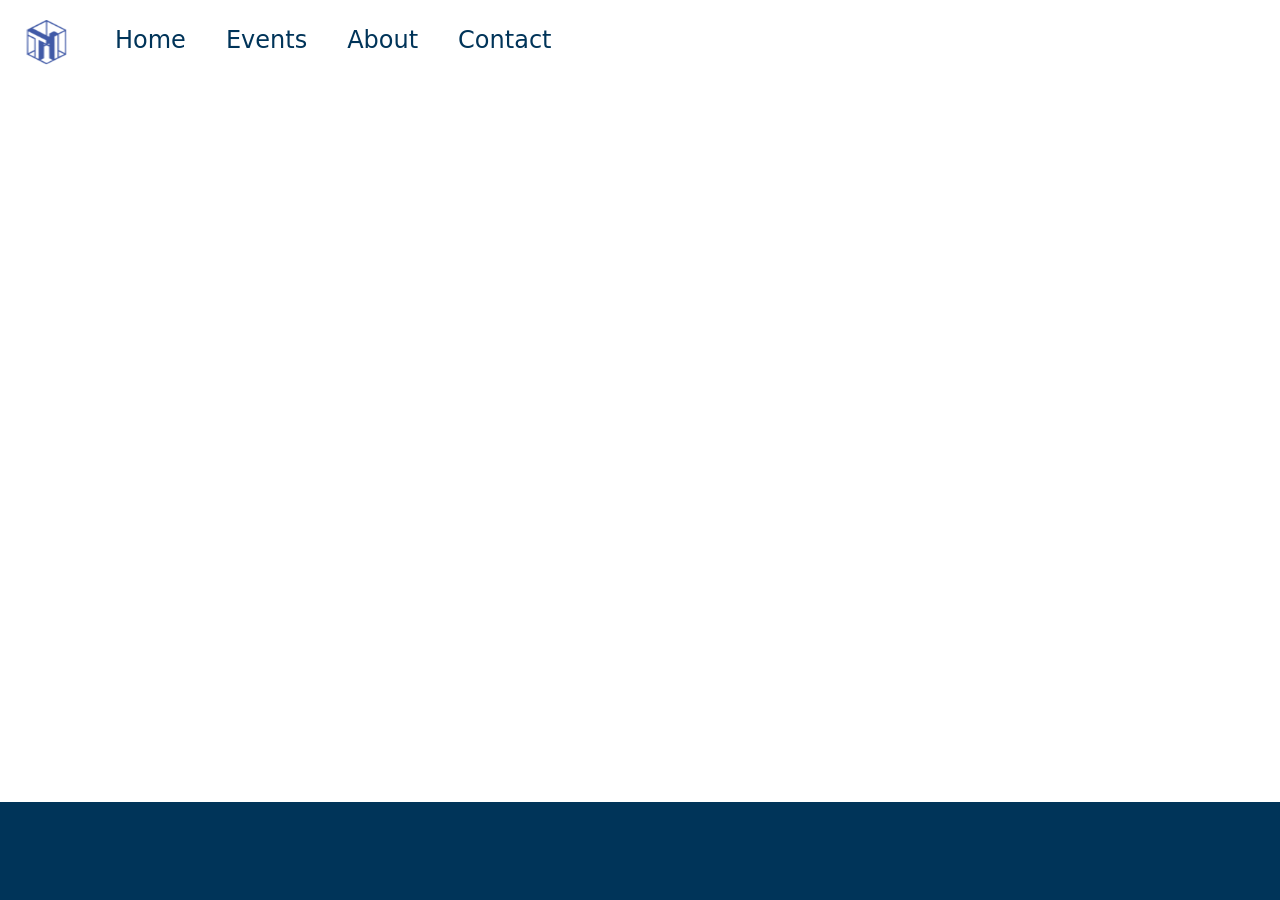
==== index.html @ dd23937e "Added Navbar and Hero's white layout" ====
<!doctype html>
<html lang="id">
<head>
  <meta charset="UTF-8" />
  <meta name="viewport" content="width=device-width, initial-scale=1" />
  <title>HIMTI Competition</title>

  <link rel="stylesheet" href="./css/main.css" />
</head>
<body>

  <header class="site-header">
    <div class="container header__inner">
      <a class="brand" href="">
        <img class="brand__logo" src="./assets/icons/HIMTI%202.svg" alt="HIMTI" />
      </a>

      <nav class="nav" aria-label="Primary navigation">
        <ul class="nav__list">
          <li class="nav__item"><a class="nav__link" href="">Home</a></li>
          <li class="nav__item"><a class="nav__link" href="">Events</a></li>
          <li class="nav__item"><a class="nav__link" href="">About</a></li>
          <li class="nav__item"><a class="nav__link" href="">Contact</a></li>
        </ul>
      </nav>
    </div>
  </header>

  <main id="main-content">
    <section id="home" class="hero"></section>
  </main>

</body>
</html>
---- css/main.css ----
@import url("./base/variables.css");
@import url("./base/typography.css");
@import url("./base/utilities.css");

@import url("./components/navbar.css");
@import url("./components/hero.css");
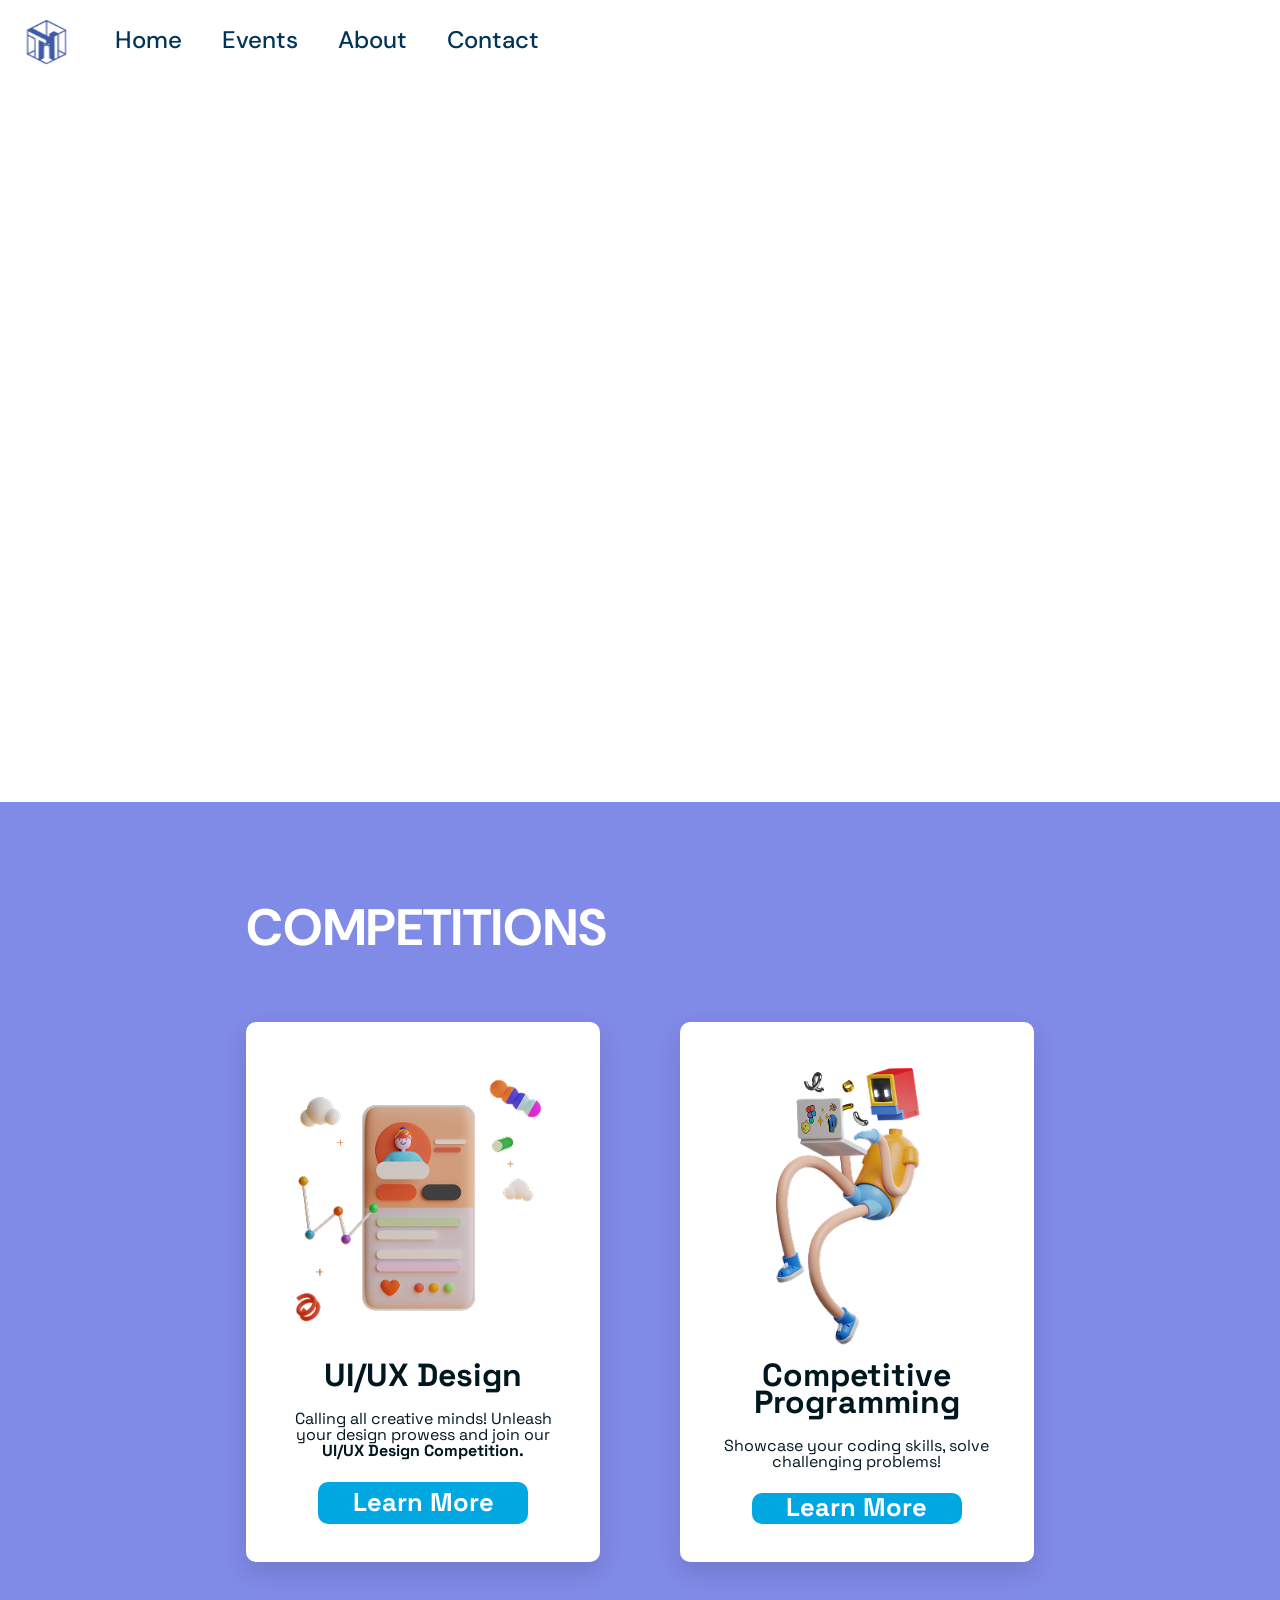
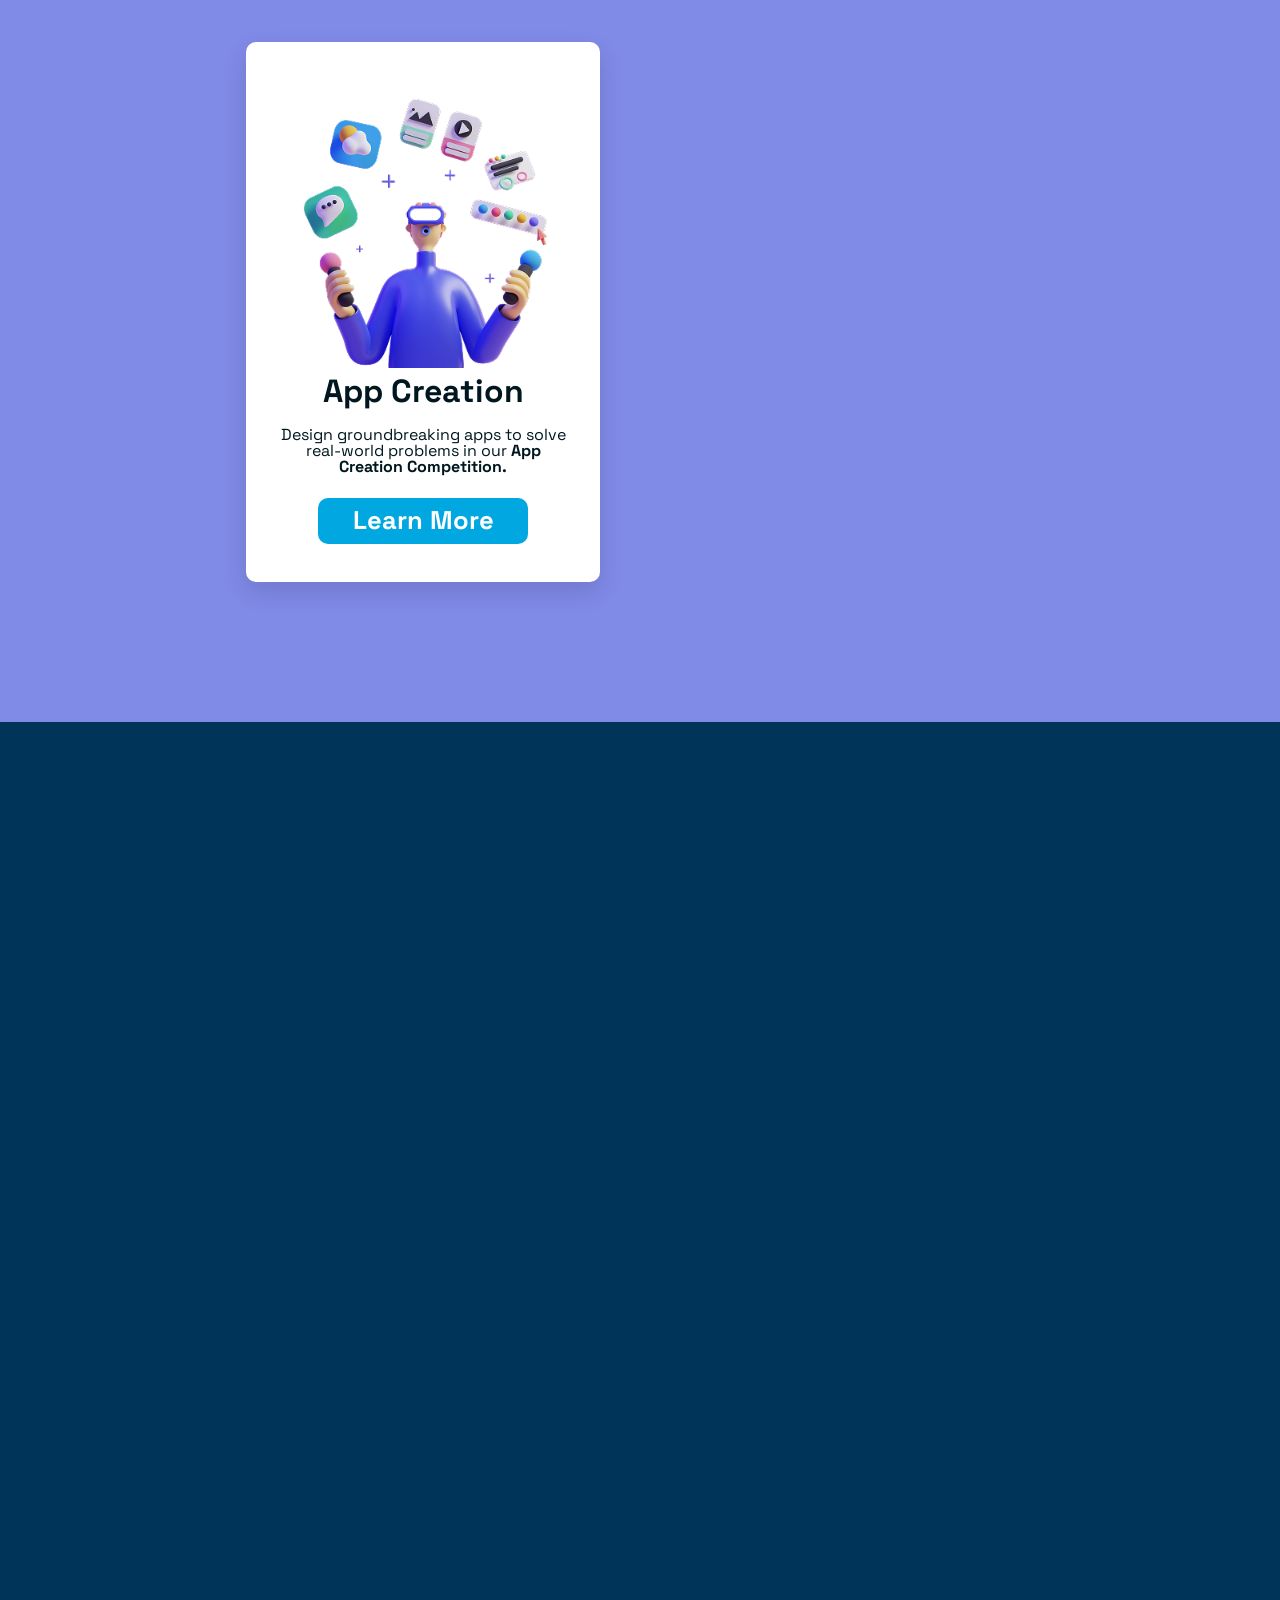
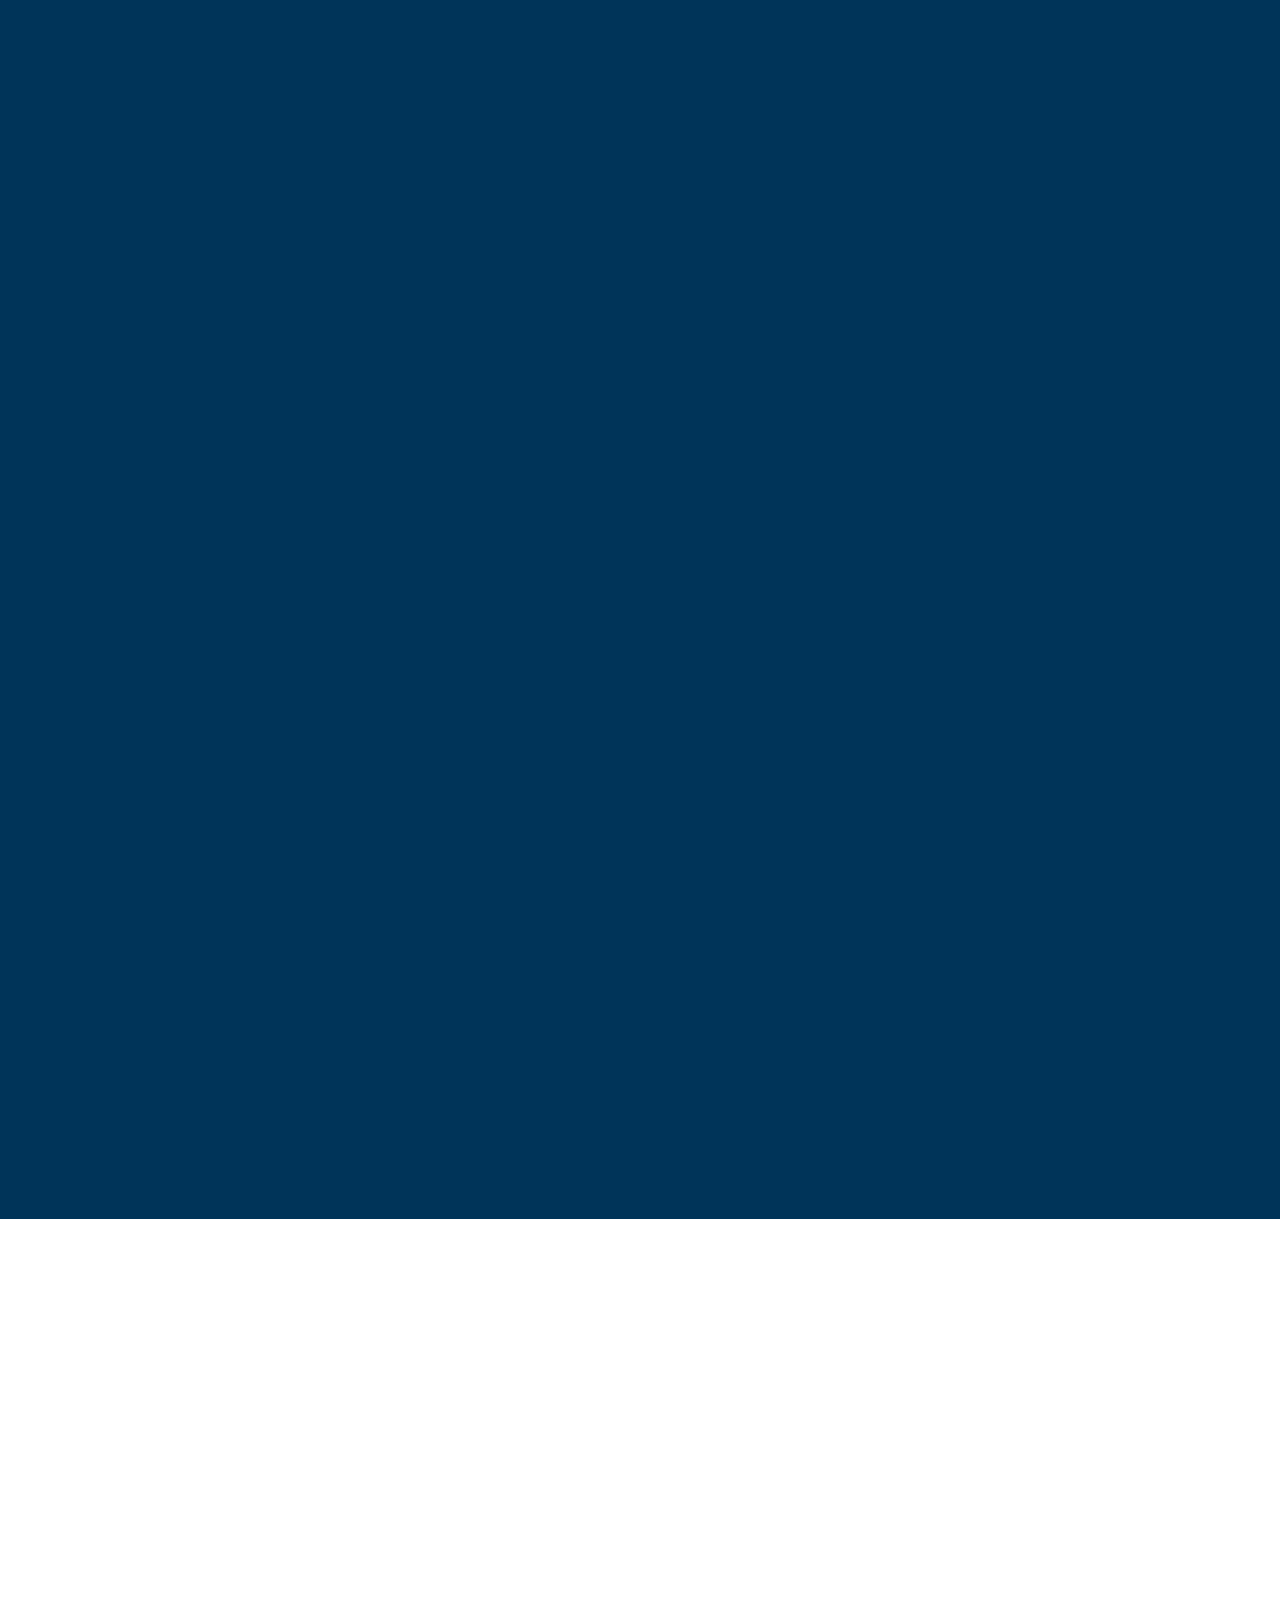
==== commit abee265a: "Added Competitions Section" ====
--- a/index.html
+++ b/index.html
@@ -5,6 +5,9 @@
   <meta name="viewport" content="width=device-width, initial-scale=1" />
   <title>HIMTI Competition</title>
 
+  <link rel="preconnect" href="https://fonts.googleapis.com">
+<link rel="preconnect" href="https://fonts.gstatic.com" crossorigin>
+<link href="https://fonts.googleapis.com/css2?family=DM+Sans:wght@400;500;700&family=Space+Grotesk:wght@400;700&display=swap" rel="stylesheet">
   <link rel="stylesheet" href="./css/main.css" />
 </head>
 <body>
@@ -28,6 +31,69 @@
 
   <main id="main-content">
     <section id="home" class="hero"></section>
+
+    <section id="events" class="competitions">
+        <div class="container competitions__inner">
+            <div class="competitions__content">
+                <h2 class="competitions__title">COMPETITIONS</h2>
+
+                <div class="competitions__grid">
+                    <article class="comp-card">
+                        <img
+                            class="comp-card__img"
+                            src="./assets/images/Saly-12.png"
+                            alt="UI/UX Design illustration"
+                        />
+                        <h3 class="comp-card__title">UI/UX Design</h3>
+                        <p class="comp-card__desc">
+                            Calling all creative minds! Unleash your design prowess and join our
+                            <strong>UI/UX Design Competition.</strong>
+                        </p>
+                        <a class="comp-card__btn" href="">Learn More</a>
+                    </article>
+
+                    <article class="comp-card">
+                        <img
+                            class="comp-card__img"
+                            src="./assets/images/Saly-12-1.png"
+                            alt="Competitive Programming illustration"
+                        />
+                        <h3 class="comp-card__title">Competitive<br />Programming</h3>
+                        <p class="comp-card__desc">
+                            Showcase your coding skills, solve challenging problems!
+                        </p>
+                        <a class="comp-card__btn" href="">Learn More</a>
+                    </article>
+
+                    <article class="comp-card">
+                        <img
+                            class="comp-card__img"
+                            src="./assets/images/Saly-12-2.png"
+                            alt="App Creation illustration"
+                        />
+                        <h3 class="comp-card__title">App Creation</h3>
+                        <p class="comp-card__desc">
+                            Design groundbreaking apps to solve real-world problems in our
+                            <strong>App Creation Competition.</strong>
+                        </p>
+                        <a class="comp-card__btn" href="">Learn More</a>
+                    </article>
+                </div>
+            </div>
+        </div>
+    </section>
+
+    <section id="about" class="section-about">
+
+    </section>
+
+    <section id="contact" class="section-contact">
+
+    </section>
+
+    <footer class="section-footer">
+
+    </footer>
   </main>
 
 </body>
--- a/css/main.css
+++ b/css/main.css
@@ -3,4 +3,9 @@
 @import url("./base/utilities.css");
 
 @import url("./components/navbar.css");
-@import url("./components/hero.css");+
+@import url("./sections/hero.css");
+@import url("./sections/competitions.css");
+@import url("./sections/about.css");
+@import url("./sections/contact.css");
+@import url("./sections/footer.css");
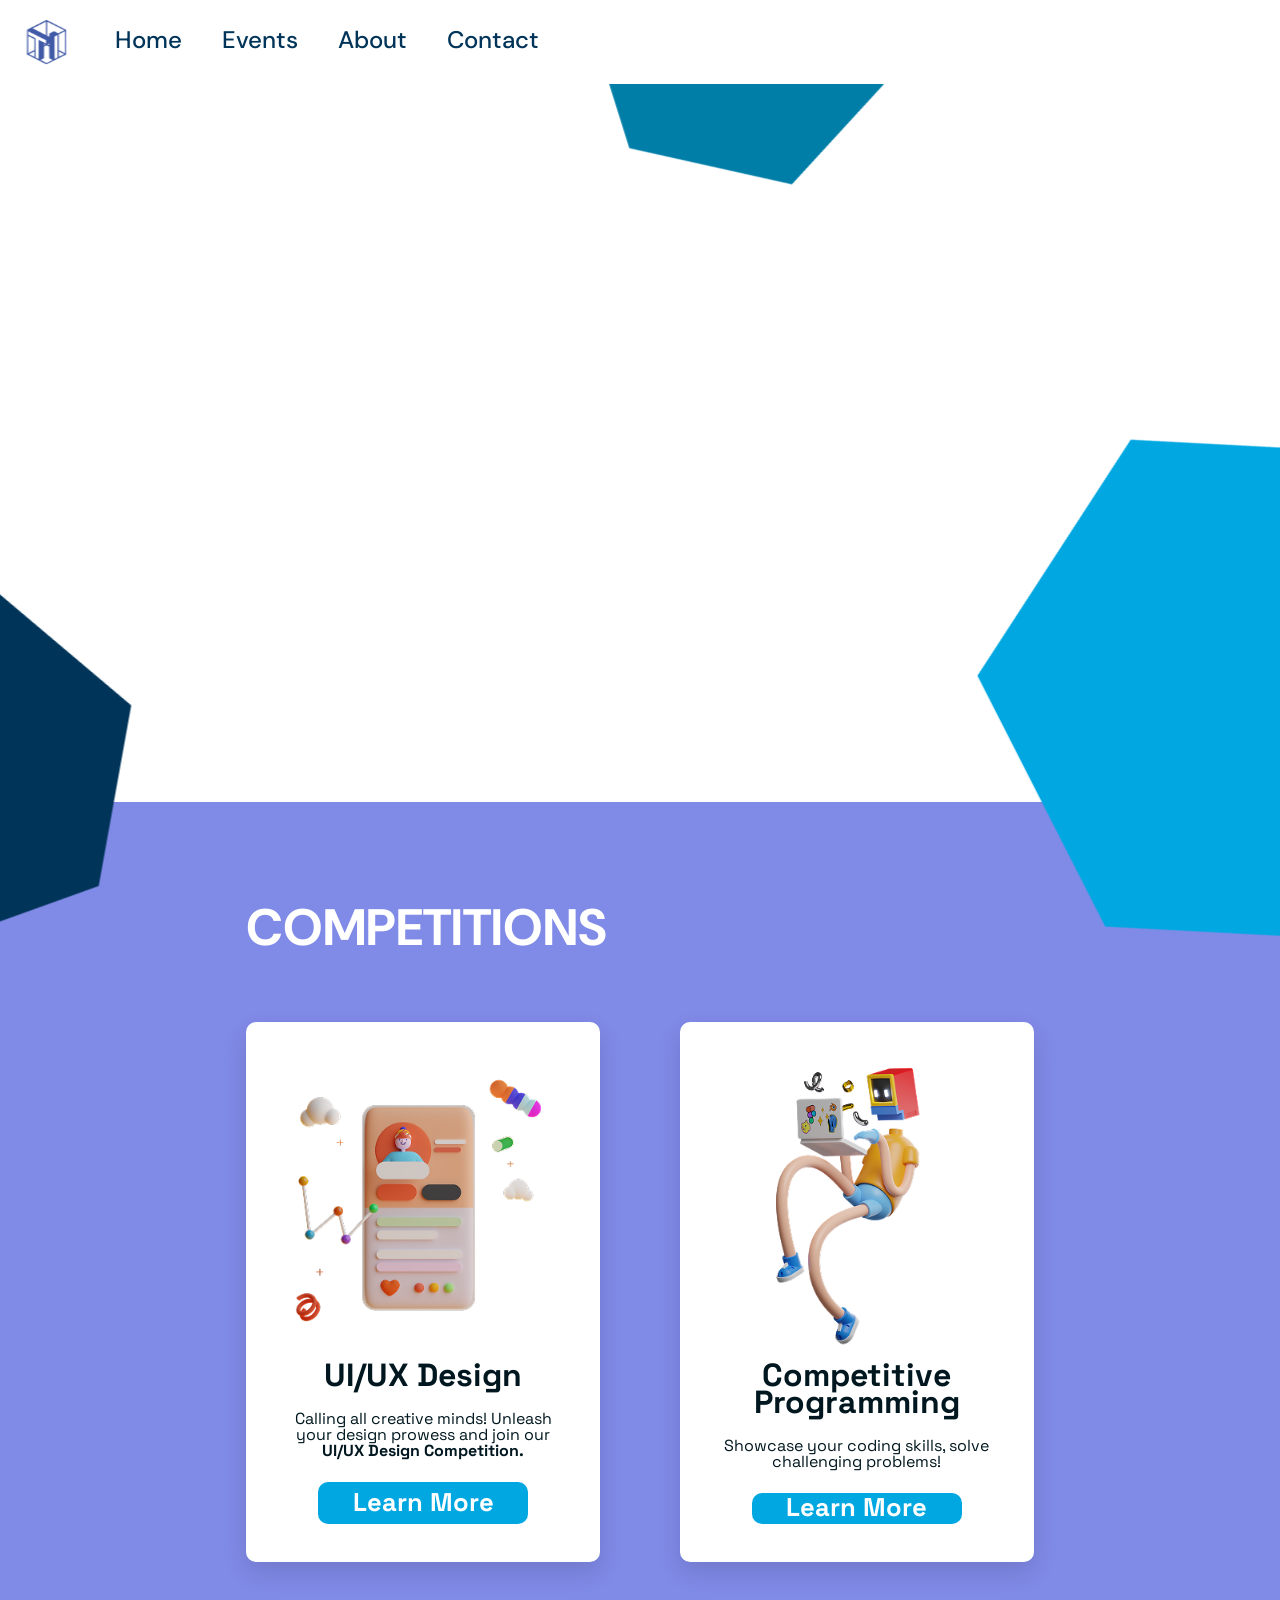
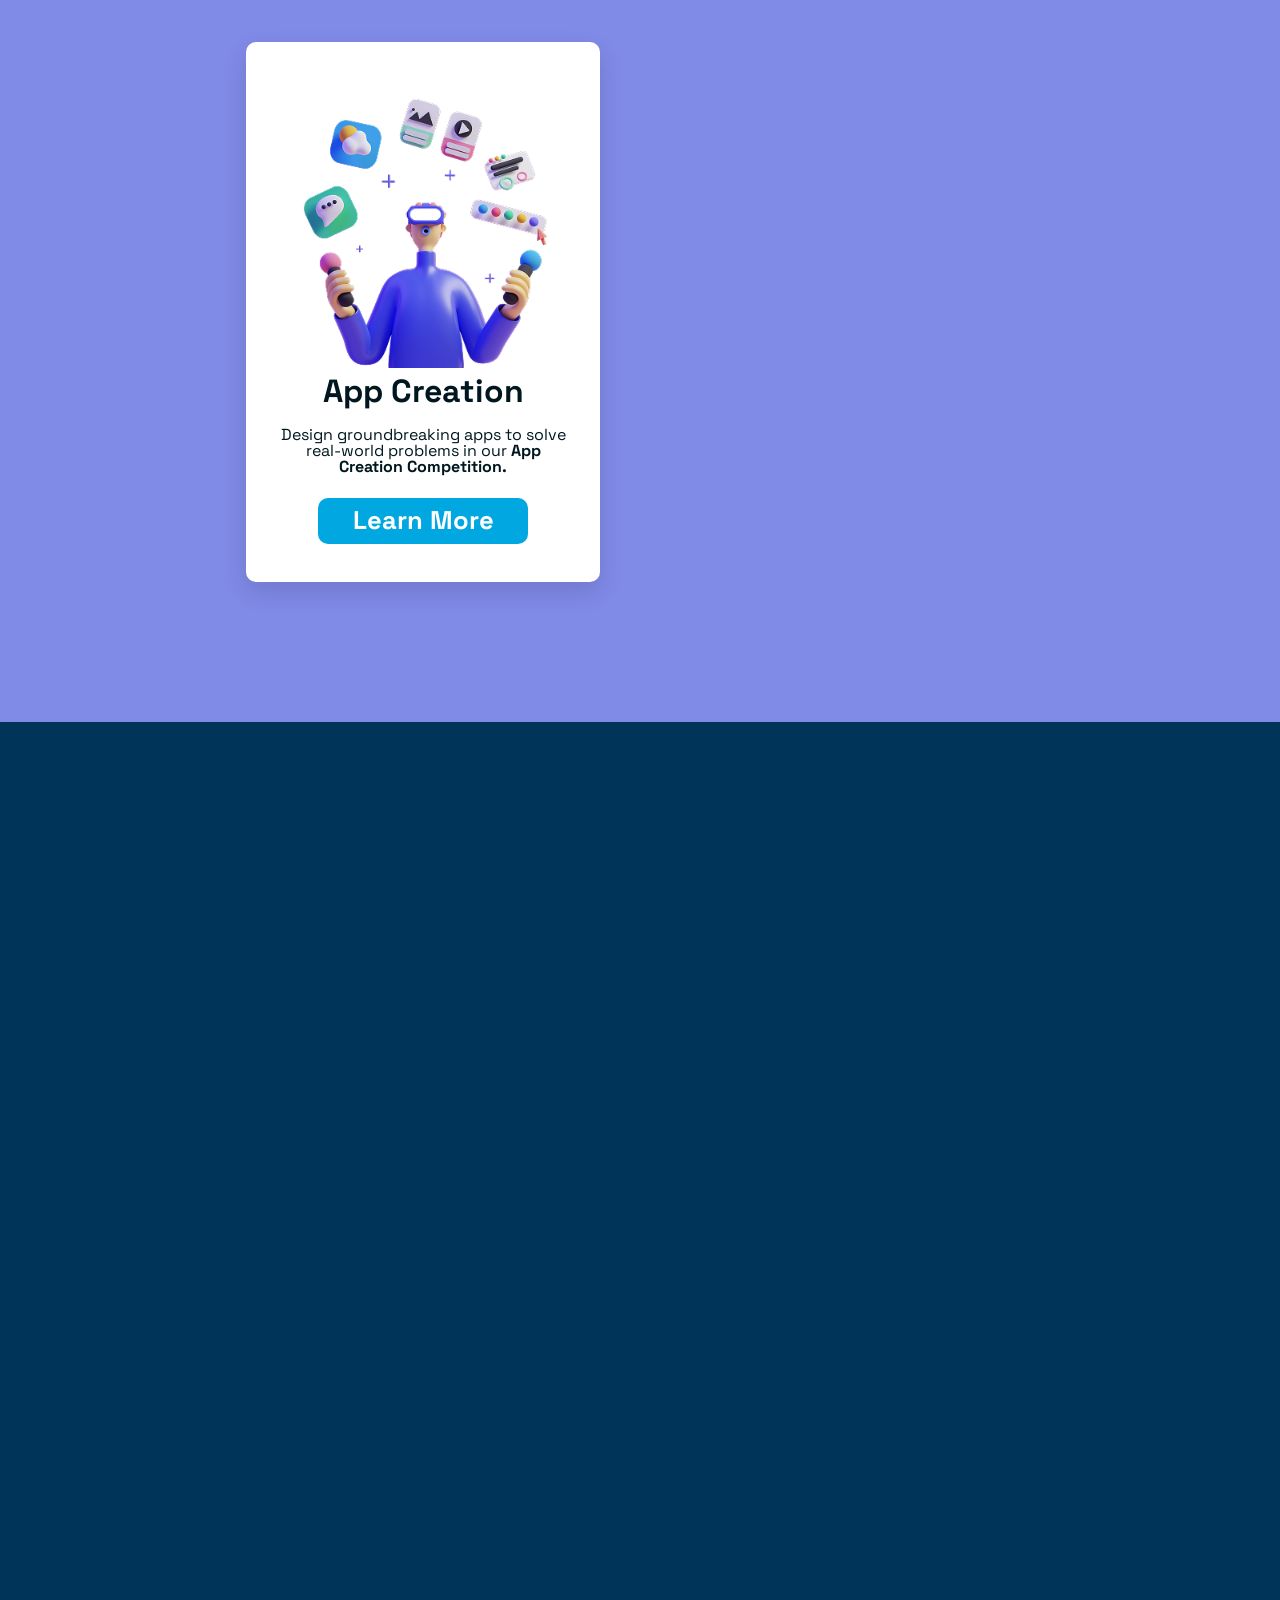
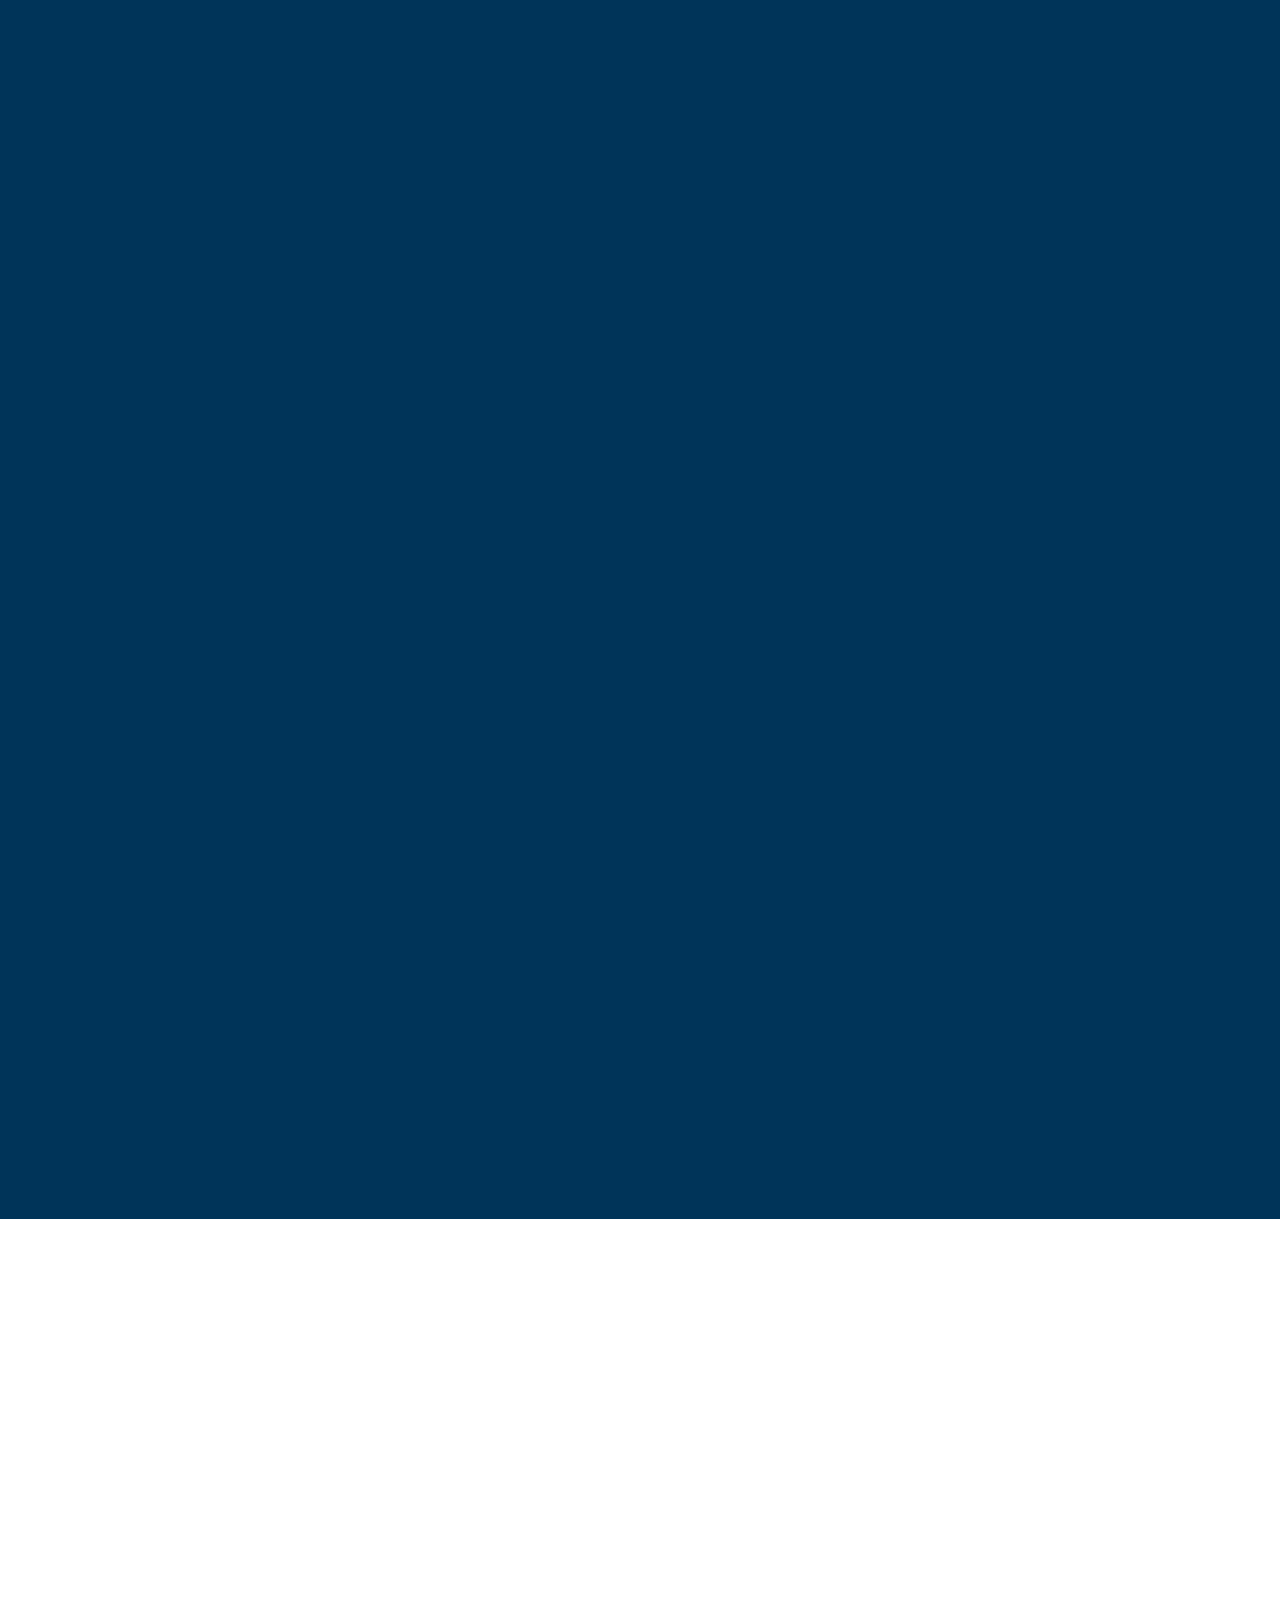
==== commit 59d2526b: "Added 3 Hexagons" ====
--- a/index.html
+++ b/index.html
@@ -1,100 +1,28 @@
 <!doctype html>
 <html lang="id">
-<head>
-  <meta charset="UTF-8" />
-  <meta name="viewport" content="width=device-width, initial-scale=1" />
-  <title>HIMTI Competition</title>
+  <head>
+    <meta charset="UTF-8" />
+    <meta name="viewport" content="width=device-width, initial-scale=1" />
+    <title>HIMTI Competition</title>
 
-  <link rel="preconnect" href="https://fonts.googleapis.com">
-<link rel="preconnect" href="https://fonts.gstatic.com" crossorigin>
-<link href="https://fonts.googleapis.com/css2?family=DM+Sans:wght@400;500;700&family=Space+Grotesk:wght@400;700&display=swap" rel="stylesheet">
-  <link rel="stylesheet" href="./css/main.css" />
-</head>
-<body>
+    <link rel="preconnect" href="https://fonts.googleapis.com">
+    <link rel="preconnect" href="https://fonts.gstatic.com" crossorigin>
+    <link href="https://fonts.googleapis.com/css2?family=DM+Sans:wght@400;500;700&family=Space+Grotesk:wght@400;700&display=swap" rel="stylesheet">
 
-  <header class="site-header">
-    <div class="container header__inner">
-      <a class="brand" href="">
-        <img class="brand__logo" src="./assets/icons/HIMTI%202.svg" alt="HIMTI" />
-      </a>
+    <link rel="stylesheet" href="./css/main.css" />
+  </head>
+  <body>
+    <div data-include="./partials/header.html"></div>
 
-      <nav class="nav" aria-label="Primary navigation">
-        <ul class="nav__list">
-          <li class="nav__item"><a class="nav__link" href="">Home</a></li>
-          <li class="nav__item"><a class="nav__link" href="">Events</a></li>
-          <li class="nav__item"><a class="nav__link" href="">About</a></li>
-          <li class="nav__item"><a class="nav__link" href="">Contact</a></li>
-        </ul>
-      </nav>
-    </div>
-  </header>
+    <main id="main-content">
+      <div data-include="./partials/hero.html"></div>
+      <div data-include="./partials/competitions.html"></div>
+      <div data-include="./partials/about.html"></div>
+      <div data-include="./partials/contact.html"></div>
+    </main>
 
-  <main id="main-content">
-    <section id="home" class="hero"></section>
+    <div data-include="./partials/footer.html"></div>
 
-    <section id="events" class="competitions">
-        <div class="container competitions__inner">
-            <div class="competitions__content">
-                <h2 class="competitions__title">COMPETITIONS</h2>
-
-                <div class="competitions__grid">
-                    <article class="comp-card">
-                        <img
-                            class="comp-card__img"
-                            src="./assets/images/Saly-12.png"
-                            alt="UI/UX Design illustration"
-                        />
-                        <h3 class="comp-card__title">UI/UX Design</h3>
-                        <p class="comp-card__desc">
-                            Calling all creative minds! Unleash your design prowess and join our
-                            <strong>UI/UX Design Competition.</strong>
-                        </p>
-                        <a class="comp-card__btn" href="">Learn More</a>
-                    </article>
-
-                    <article class="comp-card">
-                        <img
-                            class="comp-card__img"
-                            src="./assets/images/Saly-12-1.png"
-                            alt="Competitive Programming illustration"
-                        />
-                        <h3 class="comp-card__title">Competitive<br />Programming</h3>
-                        <p class="comp-card__desc">
-                            Showcase your coding skills, solve challenging problems!
-                        </p>
-                        <a class="comp-card__btn" href="">Learn More</a>
-                    </article>
-
-                    <article class="comp-card">
-                        <img
-                            class="comp-card__img"
-                            src="./assets/images/Saly-12-2.png"
-                            alt="App Creation illustration"
-                        />
-                        <h3 class="comp-card__title">App Creation</h3>
-                        <p class="comp-card__desc">
-                            Design groundbreaking apps to solve real-world problems in our
-                            <strong>App Creation Competition.</strong>
-                        </p>
-                        <a class="comp-card__btn" href="">Learn More</a>
-                    </article>
-                </div>
-            </div>
-        </div>
-    </section>
-
-    <section id="about" class="section-about">
-
-    </section>
-
-    <section id="contact" class="section-contact">
-
-    </section>
-
-    <footer class="section-footer">
-
-    </footer>
-  </main>
-
-</body>
+    <script type="module" src="./js/include.js"></script>
+  </body>
 </html>
--- a/css/main.css
+++ b/css/main.css
@@ -1,9 +1,13 @@
+/* base */
 @import url("./base/variables.css");
 @import url("./base/typography.css");
 @import url("./base/utilities.css");
 
-@import url("./components/navbar.css");
+/* components */
+@import url("./components/hexagons.css");
 
+/* sections */
+@import url("./sections/navbar.css");
 @import url("./sections/hero.css");
 @import url("./sections/competitions.css");
 @import url("./sections/about.css");
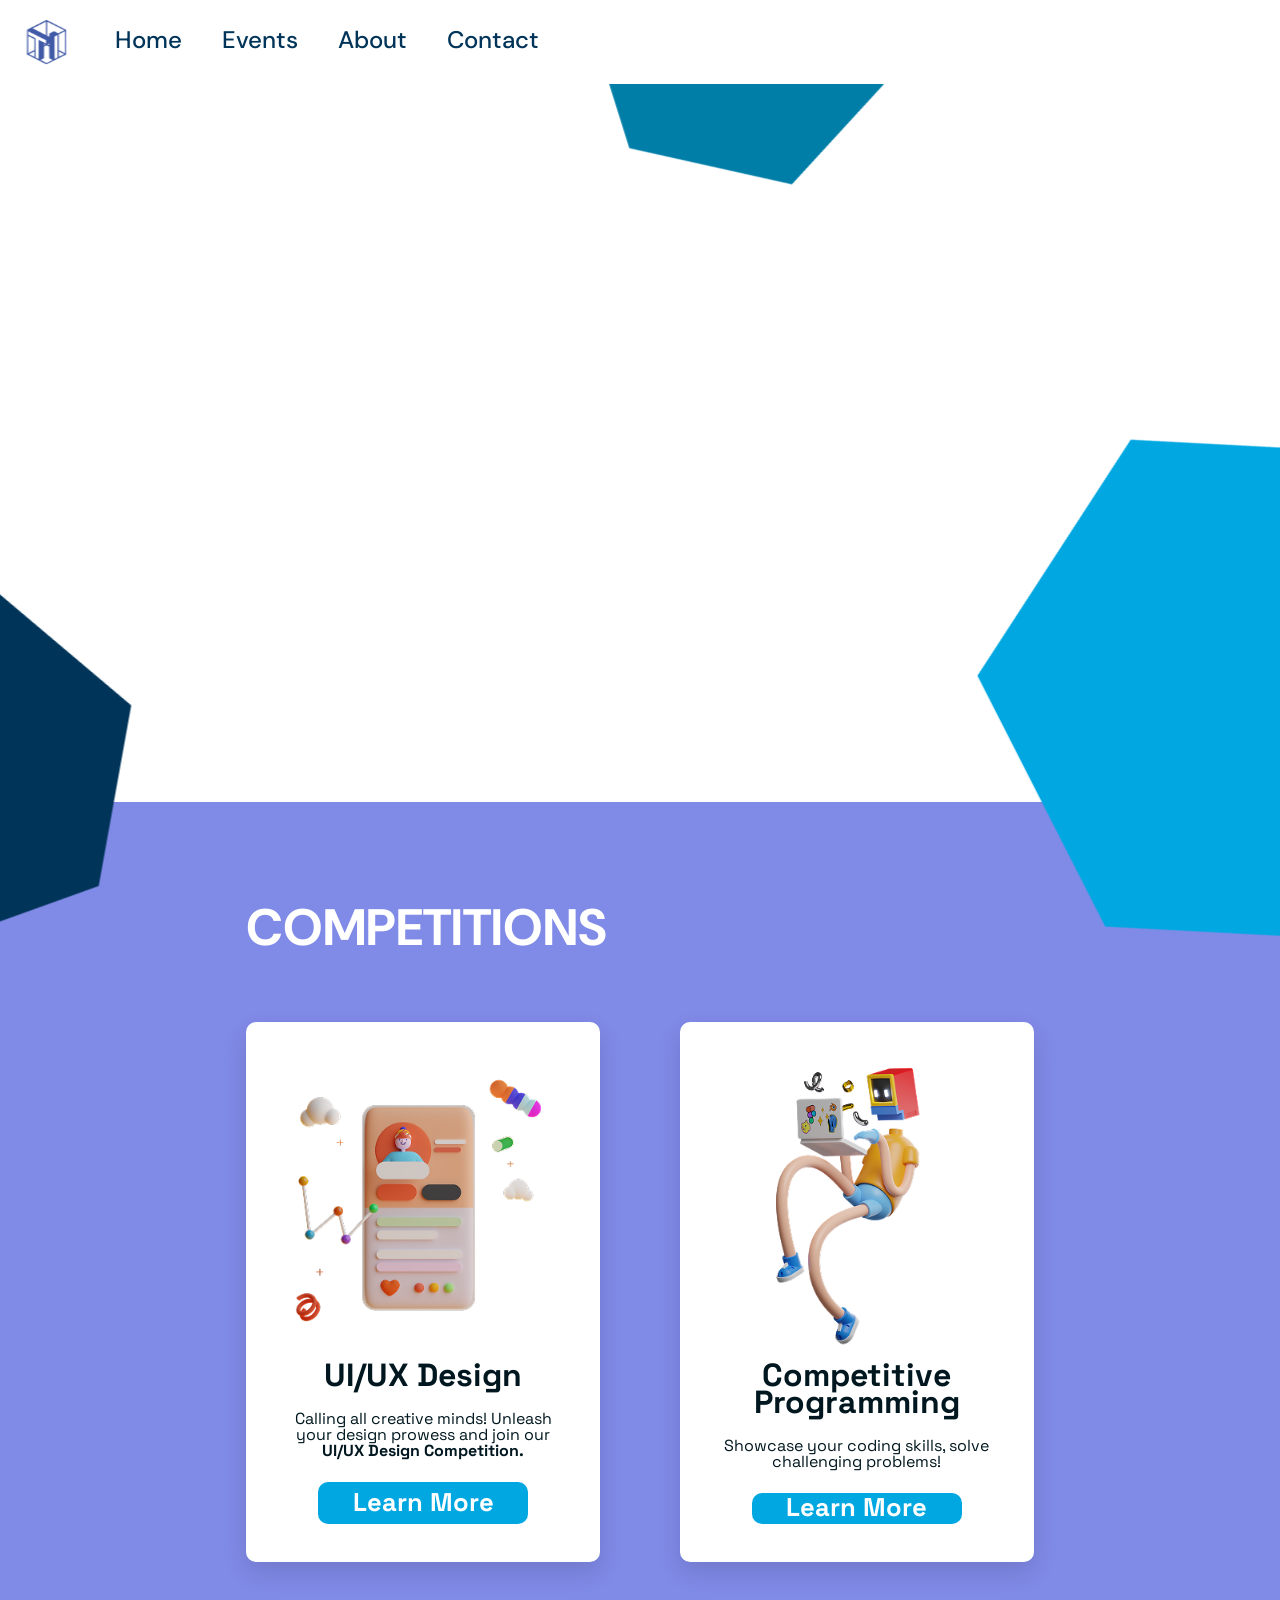
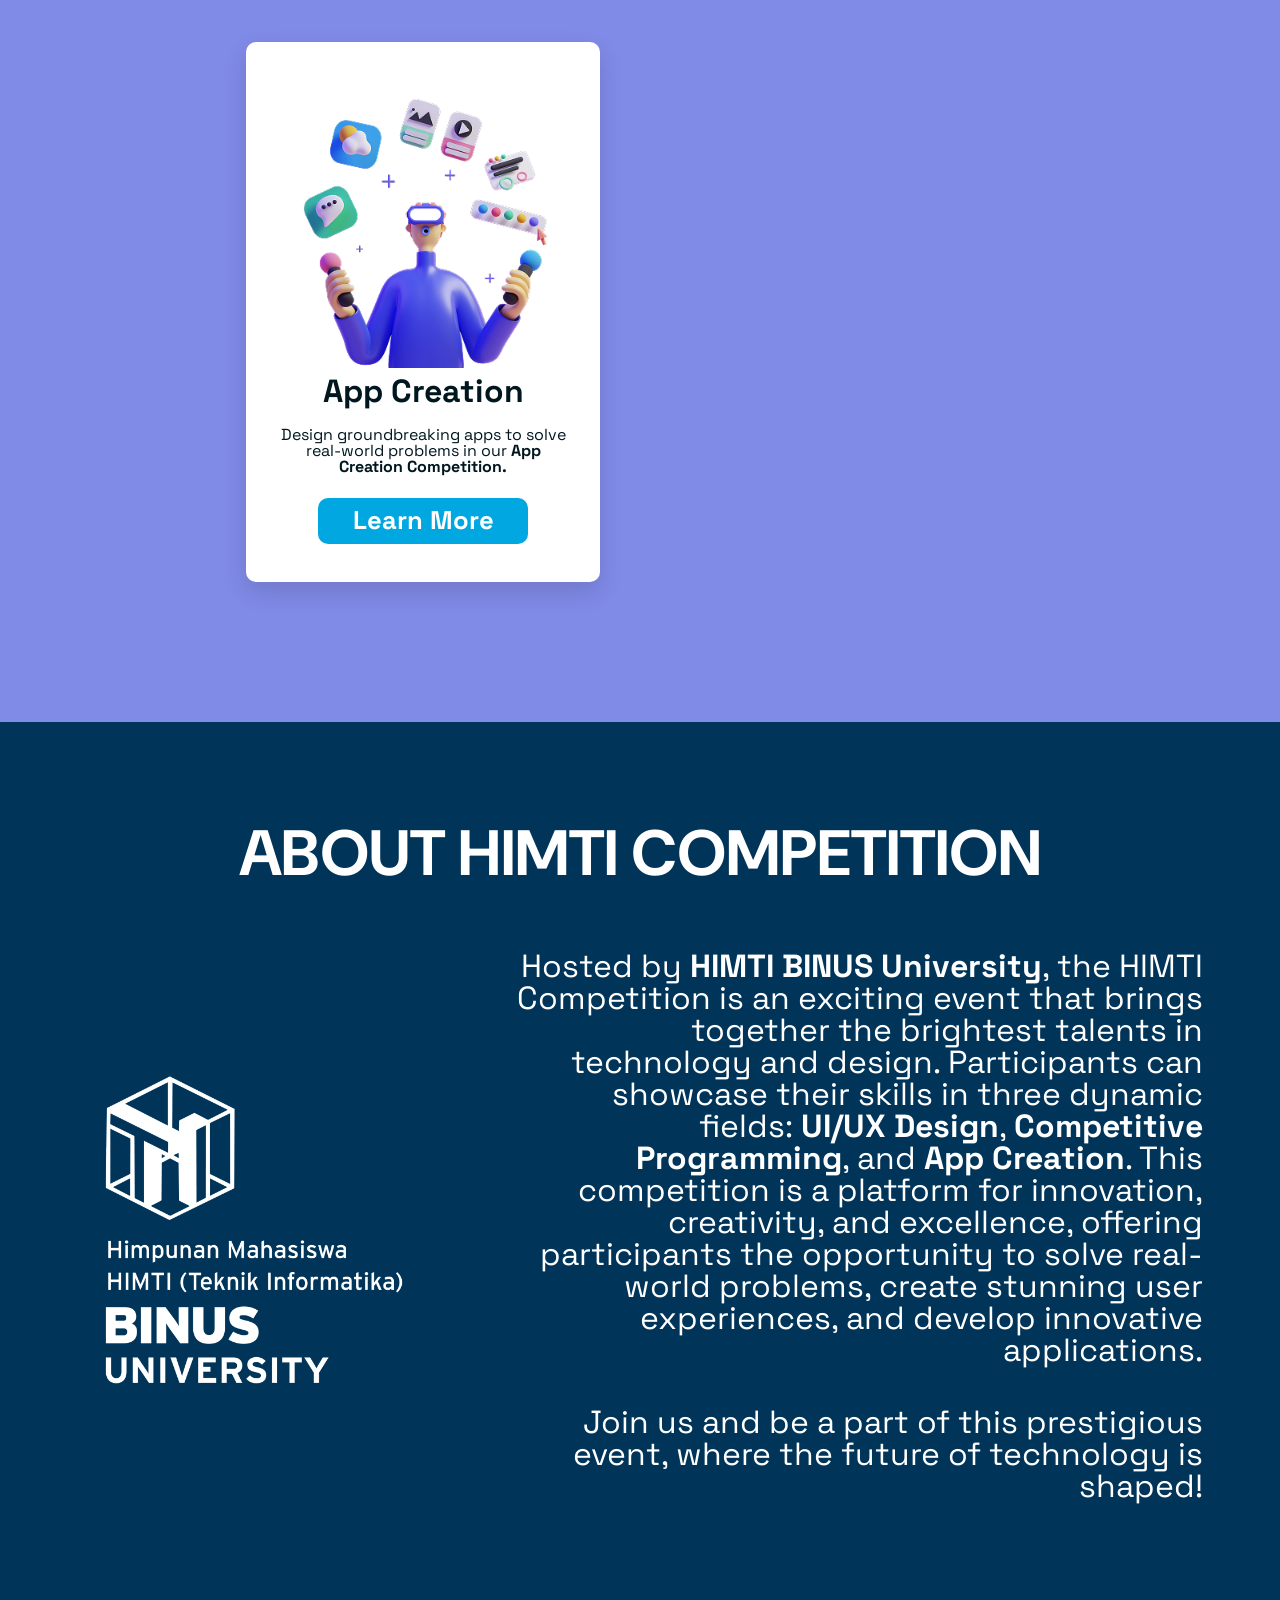
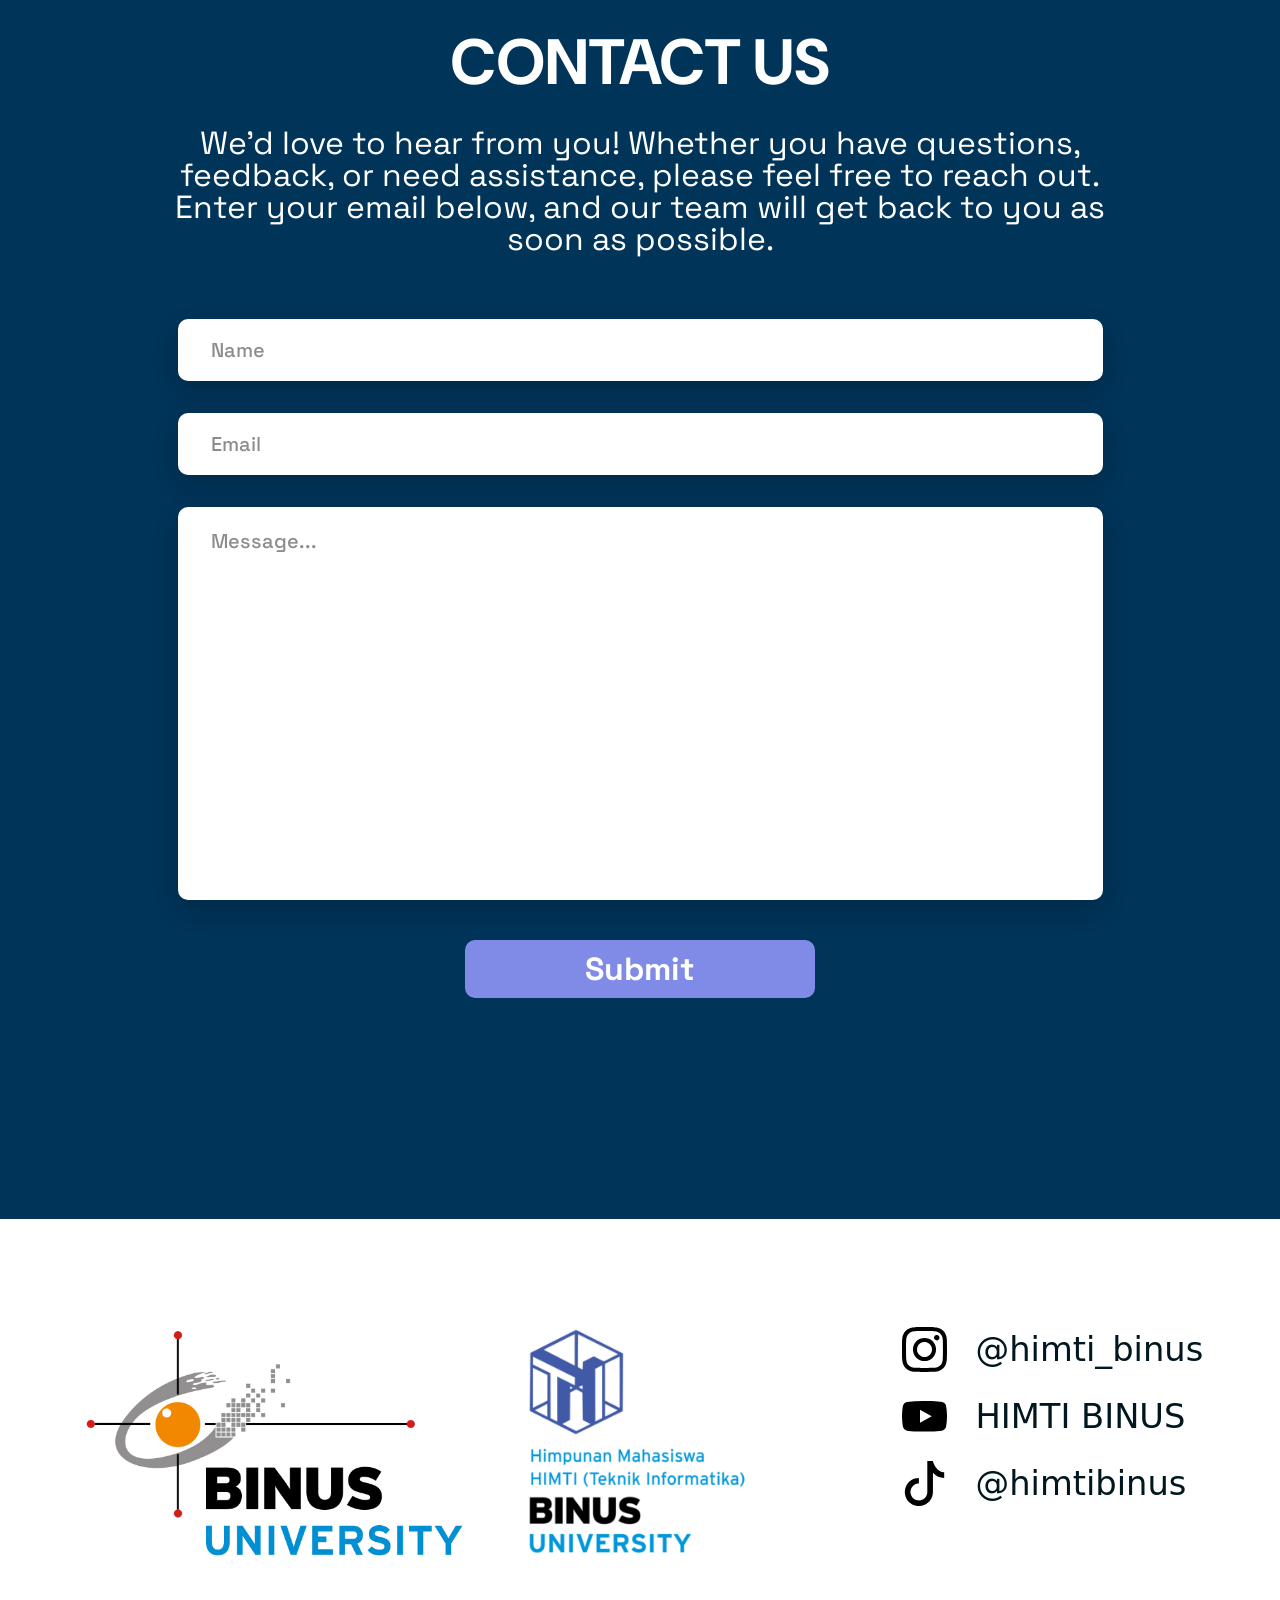
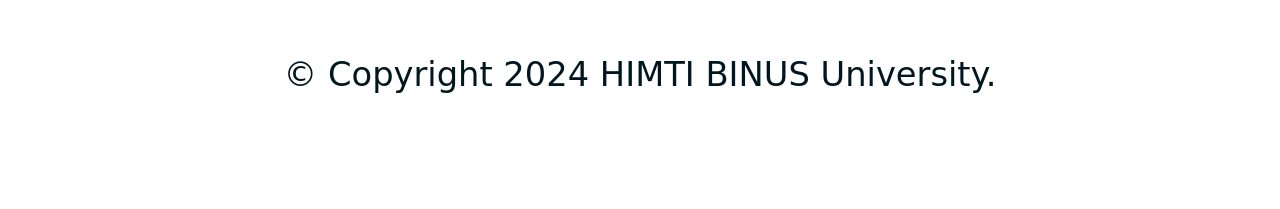
==== commit c34b830d: "Added Contact Section and Footer" ====
--- a/index.html
+++ b/index.html
@@ -24,5 +24,6 @@
     <div data-include="./partials/footer.html"></div>
 
     <script type="module" src="./js/include.js"></script>
+    <script src="./js/contact_form.js" defer></script>
   </body>
 </html>
